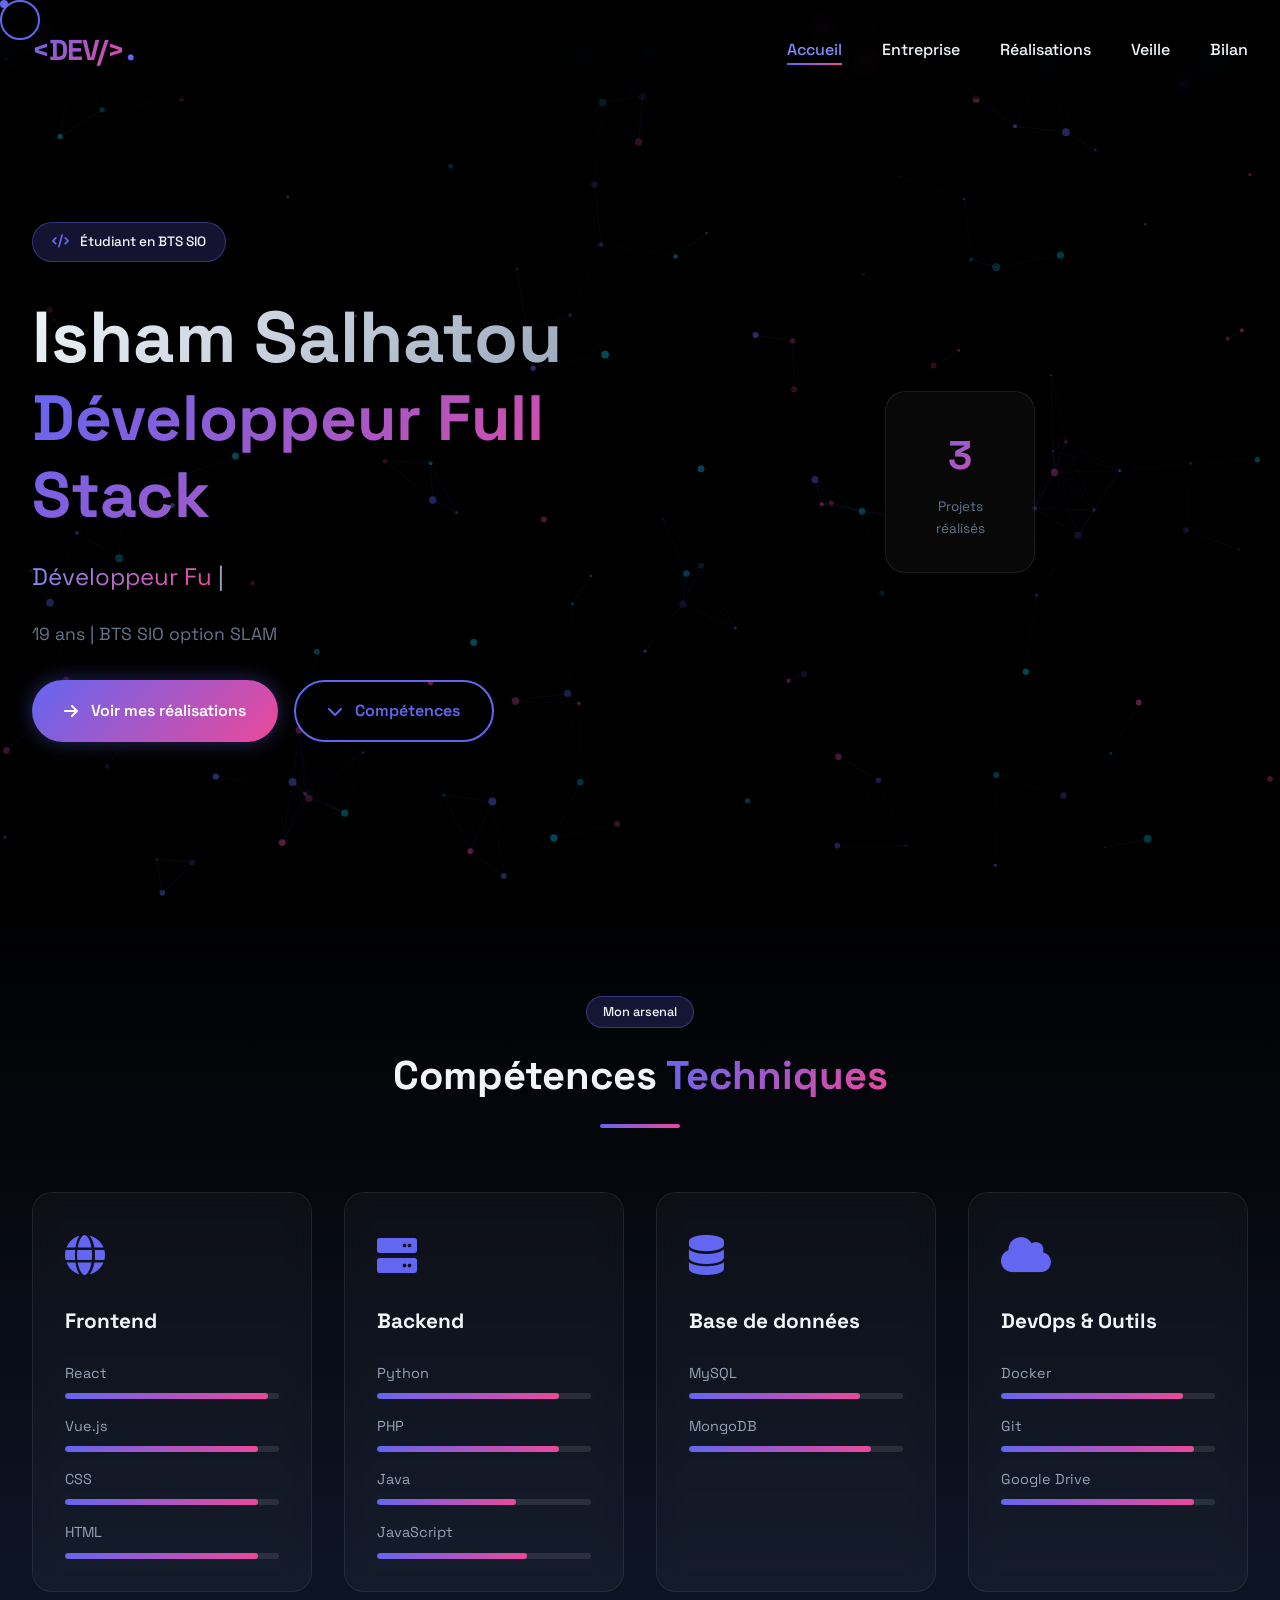
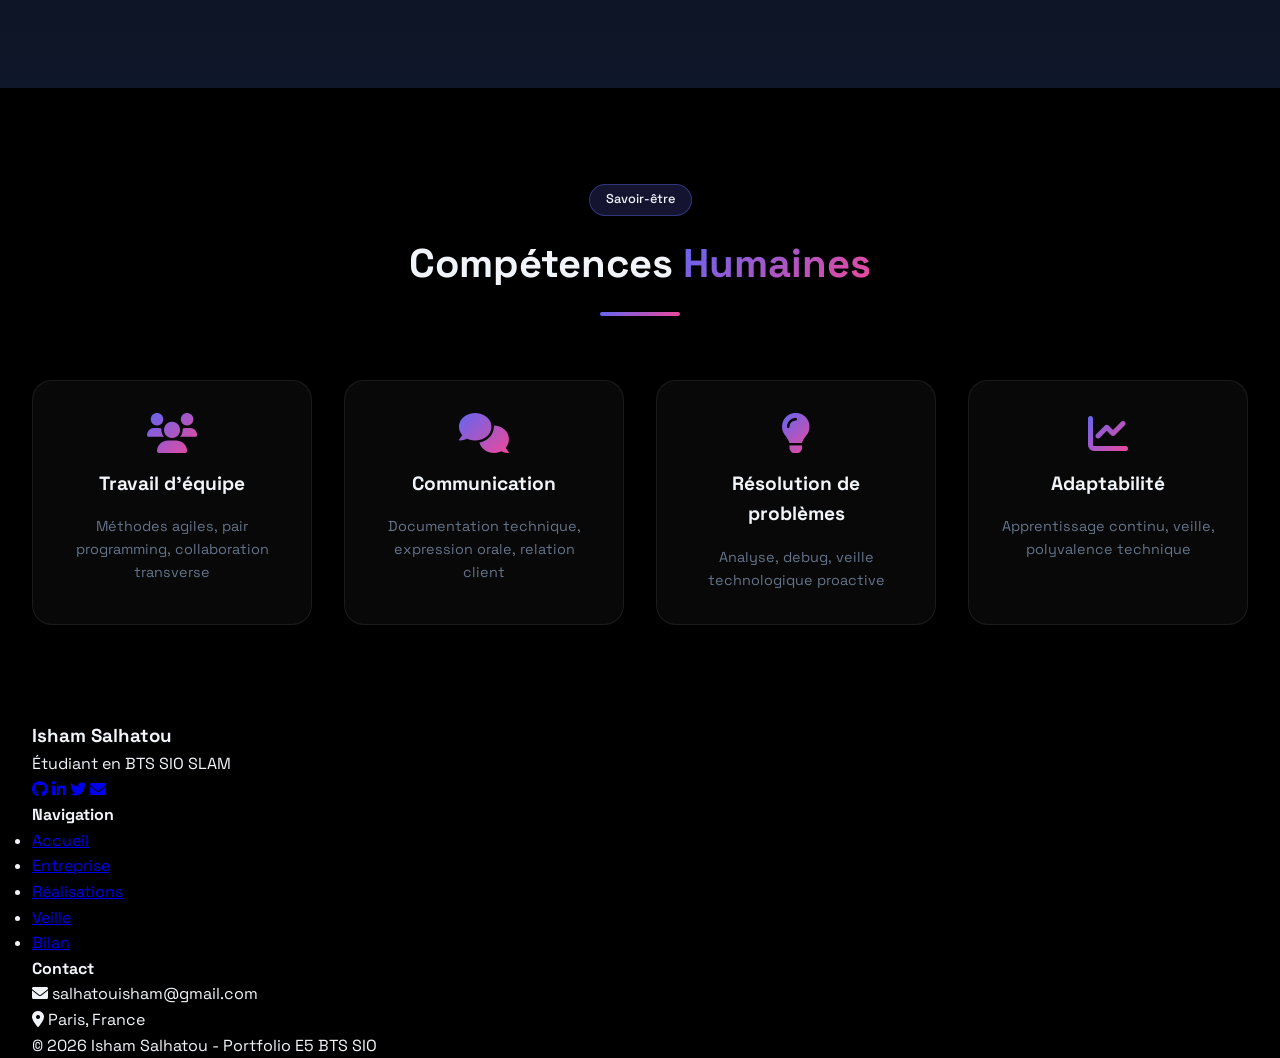
==== index.html @ e36728e8 "v1" ====
<!DOCTYPE html>
<html lang="fr">
<head>
    <meta charset="UTF-8">
    <meta name="viewport" content="width=device-width, initial-scale=1.0">
    <title>Portfolio E5 - Accueil</title>
    <link rel="stylesheet" href="https://cdnjs.cloudflare.com/ajax/libs/font-awesome/6.0.0-beta3/css/all.min.css">
    <link href="https://fonts.googleapis.com/css2?family=Space+Grotesk:wght@300;400;500;600;700&family=Outfit:wght@200;300;400;500;600;700;800&display=swap" rel="stylesheet">
    <link rel="stylesheet" href="css/style.css">
</head>
<body>
    <!-- Particules en arrière-plan -->
    <canvas id="particles-canvas"></canvas>
    
    <!-- Cursor personnalisé -->
    <div class="cursor"></div>
    <div class="cursor-follower"></div>

    <!-- Navigation -->
    <nav class="navbar">
        <div class="nav-container">
            <div class="logo">
                <a href="index.html">
                    <span class="logo-text">&lt;DEV/&gt;</span>
                    <span class="logo-dot">.</span>
                </a>
            </div>
            <ul class="nav-links">
                <li><a href="index.html" class="active">Accueil</a></li>
                <li><a href="entreprise.html">Entreprise</a></li>
                <li><a href="realisations.html">Réalisations</a></li>
                <li><a href="veille.html">Veille</a></li>
                <li><a href="bilan.html">Bilan</a></li>
            </ul>
            <div class="nav-toggle">
                <span></span>
                <span></span>
                <span></span>
            </div>
        </div>
    </nav>

    <main>
        <!-- Hero Section -->
        <section class="hero">
            <div class="hero-content">
                <div class="hero-badge" data-aos="fade-up">
                    <i class="fas fa-code"></i> Étudiant en BTS SIO
                </div>
                <h1 class="hero-title" data-aos="fade-up" data-aos-delay="100">
                    <span class="title-line">Isham Salhatou</span>
                    <span class="title-gradient">Développeur Full Stack</span>
                </h1>
                <div class="hero-typed" data-aos="fade-up" data-aos-delay="200">
                    <span class="typed-text"></span>
                    <span class="typed-cursor">|</span>
                </div>
                <p class="hero-description" data-aos="fade-up" data-aos-delay="300">
                    19 ans | BTS SIO option SLAM
                </p>
                <div class="hero-buttons" data-aos="fade-up" data-aos-delay="400">
                    <a href="realisations.html" class="btn btn-primary">
                        <i class="fas fa-arrow-right"></i> Voir mes réalisations
                    </a>
                    <a href="#competences" class="btn btn-outline">
                        <i class="fas fa-chevron-down"></i> Compétences
                    </a>
                </div>
            </div>
            <div class="hero-stats" data-aos="fade-left" data-aos-delay="500">
                <div class="stat-card">
                    <div class="stat-number" data-count="11">0</div>
                    <div class="stat-label">Projets réalisés</div>
                </div>
            </div>
        </section>

        <!-- Compétences Section -->
        <section id="competences" class="competences">
            <div class="container">
                <div class="section-header">
                    <span class="section-tag">Mon arsenal</span>
                    <h2 class="section-title">Compétences <span class="gradient-text">Techniques</span></h2>
                    <div class="section-divider"></div>
                </div>
                <div class="skills-grid">
                    <div class="skill-category" data-aos="fade-up">
                        <div class="category-icon"><i class="fas fa-globe"></i></div>
                        <h3>Frontend</h3>
                        <div class="skills-list">
                            <div class="skill-item" data-skill="95">
                                <span>React</span>
                                <div class="skill-bar"><div class="skill-progress"></div></div>
                            </div>
                            <div class="skill-item" data-skill="90">
                                <span>Vue.js</span>
                                <div class="skill-bar"><div class="skill-progress"></div></div>
                            </div>
                            <div class="skill-item" data-skill="90">
                                <span>CSS</span>
                                <div class="skill-bar"><div class="skill-progress"></div></div>
                            </div>
                            <div class="skill-item" data-skill="90">
                                <span>HTML</span>
                                <div class="skill-bar"><div class="skill-progress"></div></div>
                            </div>                                                      
                        </div>
                    </div>
                    <div class="skill-category" data-aos="fade-up" data-aos-delay="100">
                        <div class="category-icon"><i class="fas fa-server"></i></div>
                        <h3>Backend</h3>
                        <div class="skills-list">
                            <div class="skill-item" data-skill="85">
                                <span>Python</span>
                                <div class="skill-bar"><div class="skill-progress"></div></div>
                            </div>
                            <div class="skill-item" data-skill="85">
                                <span>PHP</span>
                                <div class="skill-bar"><div class="skill-progress"></div></div>
                            </div>
                            <div class="skill-item" data-skill="65">
                                <span>Java</span>
                                <div class="skill-bar"><div class="skill-progress"></div></div>
                            </div>
                            <div class="skill-item" data-skill="70">
                                <span>JavaScript</span>
                                <div class="skill-bar"><div class="skill-progress"></div></div>
                            </div>                            
                        </div>
                    </div>
                    <div class="skill-category" data-aos="fade-up" data-aos-delay="200">
                        <div class="category-icon"><i class="fas fa-database"></i></div>
                        <h3>Base de données</h3>
                        <div class="skills-list">
                            <div class="skill-item" data-skill="80">
                                <span>MySQL</span>
                                <div class="skill-bar"><div class="skill-progress"></div></div>
                            </div>
                            <div class="skill-item" data-skill="85">
                                <span>MongoDB</span>
                                <div class="skill-bar"><div class="skill-progress"></div></div>
                            </div>
                        </div>
                    </div>
                    <div class="skill-category" data-aos="fade-up" data-aos-delay="300">
                        <div class="category-icon"><i class="fas fa-cloud"></i></div>
                        <h3>DevOps & Outils</h3>
                        <div class="skills-list">
                            <div class="skill-item" data-skill="85">
                                <span>Docker</span>
                                <div class="skill-bar"><div class="skill-progress"></div></div>
                            </div>
                            <div class="skill-item" data-skill="90">
                                <span>Git</span>
                                <div class="skill-bar"><div class="skill-progress"></div></div>
                            </div>
                            <div class="skill-item" data-skill="90">
                                <span>Google Drive</span>
                                <div class="skill-bar"><div class="skill-progress"></div></div>
                            </div>                            
                        </div>
                    </div>
                </div>
            </div>
        </section>

        <!-- Soft Skills -->
        <section class="soft-skills">
            <div class="container">
                <div class="section-header">
                    <span class="section-tag">Savoir-être</span>
                    <h2 class="section-title">Compétences <span class="gradient-text">Humaines</span></h2>
                    <div class="section-divider"></div>
                </div>
                <div class="soft-grid">
                    <div class="soft-card" data-aos="flip-left">
                        <i class="fas fa-users"></i>
                        <h3>Travail d'équipe</h3>
                        <p>Méthodes agiles, pair programming, collaboration transverse</p>
                    </div>
                    <div class="soft-card" data-aos="flip-left" data-aos-delay="100">
                        <i class="fas fa-comments"></i>
                        <h3>Communication</h3>
                        <p>Documentation technique, expression orale, relation client</p>
                    </div>
                    <div class="soft-card" data-aos="flip-left" data-aos-delay="200">
                        <i class="fas fa-lightbulb"></i>
                        <h3>Résolution de problèmes</h3>
                        <p>Analyse, debug, veille technologique proactive</p>
                    </div>
                    <div class="soft-card" data-aos="flip-left" data-aos-delay="300">
                        <i class="fas fa-chart-line"></i>
                        <h3>Adaptabilité</h3>
                        <p>Apprentissage continu, veille, polyvalence technique</p>
                    </div>
                </div>
            </div>
        </section>

        <!-- Footer -->
        <footer>
            <div class="container">
                <div class="footer-content">
                    <div class="footer-info">
                        <h3>Isham Salhatou</h3>
                        <p>Étudiant en BTS SIO SLAM</p>
                        <div class="footer-social">
                            <a href="#"><i class="fab fa-github"></i></a>
                            <a href="#"><i class="fab fa-linkedin-in"></i></a>
                            <a href="#"><i class="fab fa-twitter"></i></a>
                            <a href="#"><i class="fas fa-envelope"></i></a>
                        </div>
                    </div>
                    <div class="footer-links">
                        <h4>Navigation</h4>
                        <ul>
                            <li><a href="index.html">Accueil</a></li>
                            <li><a href="entreprise.html">Entreprise</a></li>
                            <li><a href="realisations.html">Réalisations</a></li>
                            <li><a href="veille.html">Veille</a></li>
                            <li><a href="bilan.html">Bilan</a></li>
                        </ul>
                    </div>
                    <div class="footer-contact">
                        <h4>Contact</h4>
                        <p><i class="fas fa-envelope"></i> salhatouisham@gmail.com</p>
                        <p><i class="fas fa-map-marker-alt"></i> Paris, France</p>
                    </div>
                </div>
                <div class="footer-bottom">
                    <p>&copy; 2026 Isham Salhatou - Portfolio E5 BTS SIO</p>
                </div>
            </div>
        </footer>
    </main>

    <script src="js/main.js"></script>
</body>
</html>
---- css/style.css ----
/* ============================================
   VARIABLES & THEME PREMIUM
============================================ */
:root {
    --primary: #6366f1;
    --primary-rgb: 99, 102, 241;
    --primary-dark: #4f46e5;
    --primary-light: #818cf8;
    --secondary: #ec489a;
    --secondary-rgb: 236, 72, 153;
    --accent: #06b6d4;
    --accent-rgb: 6, 182, 212;
    --dark: #020617;
    --darker: #000000;
    --light: #f1f5f9;
    --gray: #64748b;
    --gray-light: #94a3b8;
    --gray-dark: #0f172a;
    --success: #10b981;
    --warning: #f59e0b;
    --danger: #ef4444;
    --gradient-primary: linear-gradient(135deg, var(--primary), var(--secondary));
    --gradient-accent: linear-gradient(135deg, var(--accent), var(--primary));
    --gradient-gold: linear-gradient(135deg, #fbbf24, #f59e0b);
    --glass: rgba(255, 255, 255, 0.03);
    --glass-border: rgba(255, 255, 255, 0.08);
    --glass-shadow: 0 8px 32px rgba(0, 0, 0, 0.4);
    --neon-glow: 0 0 20px rgba(99, 102, 241, 0.4);
    --transition-fast: 0.2s ease;
    --transition-normal: 0.3s ease;
    --transition-slow: 0.5s ease;
}

* {
    margin: 0;
    padding: 0;
    box-sizing: border-box;
}

html {
    scroll-behavior: smooth;
}

body {
    font-family: 'Space Grotesk', sans-serif;
    background: var(--darker);
    color: var(--light);
    line-height: 1.6;
    overflow-x: hidden;
    cursor: none;
}

/* ============================================
   CUSTOM CURSOR
============================================ */
.cursor {
    width: 8px;
    height: 8px;
    background: var(--primary);
    border-radius: 50%;
    position: fixed;
    pointer-events: none;
    z-index: 9999;
    transition: transform 0.1s ease;
}

.cursor-follower {
    width: 40px;
    height: 40px;
    border: 2px solid var(--primary);
    border-radius: 50%;
    position: fixed;
    pointer-events: none;
    z-index: 9998;
    transition: transform 0.2s ease, width 0.2s, height 0.2s;
}

.cursor-follower.active {
    width: 60px;
    height: 60px;
    border-color: var(--secondary);
    background: rgba(99, 102, 241, 0.1);
}

/* ============================================
   PARTICLES CANVAS
============================================ */
#particles-canvas {
    position: fixed;
    top: 0;
    left: 0;
    width: 100%;
    height: 100%;
    z-index: 0;
    pointer-events: none;
    opacity: 0.6;
}

/* ============================================
   NAVIGATION PREMIUM
============================================ */
.navbar {
    position: fixed;
    top: 0;
    left: 0;
    width: 100%;
    z-index: 1000;
    padding: 1.5rem 0;
    transition: all 0.4s ease;
    backdrop-filter: blur(10px);
}

.navbar.scrolled {
    background: rgba(2, 6, 23, 0.95);
    backdrop-filter: blur(20px);
    padding: 1rem 0;
    border-bottom: 1px solid var(--glass-border);
    box-shadow: 0 10px 30px rgba(0, 0, 0, 0.3);
}

.nav-container {
    max-width: 1300px;
    margin: 0 auto;
    padding: 0 2rem;
    display: flex;
    justify-content: space-between;
    align-items: center;
}

.logo a {
    font-size: 1.8rem;
    font-weight: 800;
    text-decoration: none;
    display: flex;
    align-items: center;
    gap: 2px;
}

.logo-text {
    background: var(--gradient-primary);
    -webkit-background-clip: text;
    background-clip: text;
    color: transparent;
    letter-spacing: -1px;
}

.logo-dot {
    color: var(--primary);
    font-size: 2rem;
}

.nav-links {
    display: flex;
    gap: 2.5rem;
    list-style: none;
}

.nav-links a {
    color: var(--light);
    text-decoration: none;
    font-weight: 500;
    font-size: 1rem;
    transition: all 0.3s ease;
    position: relative;
}

.nav-links a::before {
    content: '';
    position: absolute;
    bottom: -5px;
    left: 0;
    width: 0;
    height: 2px;
    background: var(--gradient-primary);
    transition: width 0.3s ease;
}

.nav-links a:hover::before,
.nav-links a.active::before {
    width: 100%;
}

.nav-links a:hover,
.nav-links a.active {
    color: var(--primary-light);
}

.nav-toggle {
    display: none;
    flex-direction: column;
    cursor: pointer;
}

.nav-toggle span {
    width: 25px;
    height: 2px;
    background: var(--light);
    margin: 3px 0;
    transition: 0.3s;
}

/* ============================================
   HERO SECTION
============================================ */
.hero {
    min-height: 100vh;
    display: flex;
    align-items: center;
    justify-content: space-between;
    position: relative;
    z-index: 1;
    padding: 8rem 2rem 4rem;
    max-width: 1300px;
    margin: 0 auto;
    gap: 4rem;
}

.hero-content {
    flex: 1;
}

.hero-badge {
    display: inline-block;
    background: rgba(99, 102, 241, 0.2);
    border: 1px solid rgba(99, 102, 241, 0.4);
    border-radius: 50px;
    padding: 0.5rem 1.2rem;
    font-size: 0.85rem;
    font-weight: 500;
    margin-bottom: 2rem;
    backdrop-filter: blur(10px);
}

.hero-badge i {
    margin-right: 8px;
    color: var(--primary);
}

.hero-title {
    font-size: 4.5rem;
    font-weight: 800;
    line-height: 1.2;
    margin-bottom: 1.5rem;
}

.title-line {
    display: block;
    background: linear-gradient(135deg, var(--light), var(--gray-light));
    -webkit-background-clip: text;
    background-clip: text;
    color: transparent;
}

.title-gradient {
    display: block;
    background: var(--gradient-primary);
    -webkit-background-clip: text;
    background-clip: text;
    color: transparent;
    font-size: 4rem;
}

.hero-typed {
    font-size: 1.5rem;
    margin-bottom: 1.5rem;
    color: var(--gray-light);
}

.typed-text {
    background: linear-gradient(135deg, var(--primary-light), var(--secondary));
    -webkit-background-clip: text;
    background-clip: text;
    color: transparent;
}

.typed-cursor {
    animation: blink 0.7s infinite;
}

@keyframes blink {
    0%, 100% { opacity: 1; }
    50% { opacity: 0; }
}

.hero-description {
    font-size: 1.1rem;
    color: var(--gray);
    margin-bottom: 2rem;
    max-width: 500px;
}

.hero-buttons {
    display: flex;
    gap: 1rem;
    flex-wrap: wrap;
}

.btn {
    display: inline-flex;
    align-items: center;
    gap: 0.8rem;
    padding: 1rem 2rem;
    border-radius: 50px;
    text-decoration: none;
    font-weight: 600;
    transition: all 0.3s ease;
    cursor: pointer;
    border: none;
    font-size: 1rem;
}

.btn-primary {
    background: var(--gradient-primary);
    color: white;
    box-shadow: var(--neon-glow);
}

.btn-primary:hover {
    transform: translateY(-3px);
    box-shadow: 0 0 30px rgba(99, 102, 241, 0.6);
}

.btn-outline {
    background: transparent;
    border: 2px solid var(--primary);
    color: var(--primary);
}

.btn-outline:hover {
    background: var(--primary);
    color: white;
    transform: translateY(-3px);
}

.hero-stats {
    flex: 1;
    display: flex;
    gap: 2rem;
    justify-content: center;
}

.stat-card {
    background: var(--glass);
    backdrop-filter: blur(10px);
    border: 1px solid var(--glass-border);
    border-radius: 20px;
    padding: 2rem;
    text-align: center;
    transition: all 0.3s ease;
    width: 150px;
}

.stat-card:hover {
    transform: translateY(-10px);
    border-color: var(--primary);
    box-shadow: var(--neon-glow);
}

.stat-number {
    font-size: 2.5rem;
    font-weight: 800;
    background: var(--gradient-primary);
    -webkit-background-clip: text;
    background-clip: text;
    color: transparent;
}

.stat-label {
    font-size: 0.85rem;
    color: var(--gray);
    margin-top: 0.5rem;
}

/* ============================================
   SECTIONS GÉNÉRALES
============================================ */
.container {
    max-width: 1300px;
    margin: 0 auto;
    padding: 0 2rem;
}

.section-header {
    text-align: center;
    margin-bottom: 4rem;
}

.section-tag {
    display: inline-block;
    background: rgba(99, 102, 241, 0.2);
    border: 1px solid rgba(99, 102, 241, 0.4);
    border-radius: 50px;
    padding: 0.3rem 1rem;
    font-size: 0.8rem;
    font-weight: 500;
    margin-bottom: 1rem;
}

.section-title {
    font-size: 2.5rem;
    font-weight: 700;
    margin-bottom: 1rem;
}

.gradient-text {
    background: var(--gradient-primary);
    -webkit-background-clip: text;
    background-clip: text;
    color: transparent;
}

.section-divider {
    width: 80px;
    height: 4px;
    background: var(--gradient-primary);
    margin: 1rem auto 0;
    border-radius: 2px;
}

/* ============================================
   COMPÉTENCES SECTION
============================================ */
.competences {
    padding: 6rem 0;
    background: linear-gradient(180deg, var(--darker), var(--gray-dark));
}

.skills-grid {
    display: grid;
    grid-template-columns: repeat(auto-fit, minmax(280px, 1fr));
    gap: 2rem;
}

.skill-category {
    background: var(--glass);
    backdrop-filter: blur(10px);
    border: 1px solid var(--glass-border);
    border-radius: 20px;
    padding: 2rem;
    transition: all 0.3s ease;
}

.skill-category:hover {
    transform: translateY(-5px);
    border-color: var(--primary);
    box-shadow: var(--neon-glow);
}

.category-icon {
    font-size: 2.5rem;
    color: var(--primary);
    margin-bottom: 1rem;
}

.skill-category h3 {
    font-size: 1.3rem;
    margin-bottom: 1.5rem;
    color: var(--light);
}

.skills-list {
    display: flex;
    flex-direction: column;
    gap: 1rem;
}

.skill-item {
    width: 100%;
}

.skill-item span {
    display: block;
    font-size: 0.9rem;
    margin-bottom: 0.5rem;
    color: var(--gray-light);
}

.skill-bar {
    width: 100%;
    height: 6px;
    background: rgba(255, 255, 255, 0.1);
    border-radius: 3px;
    overflow: hidden;
}

.skill-progress {
    width: 0;
    height: 100%;
    background: var(--gradient-primary);
    border-radius: 3px;
    transition: width 1s ease;
}

/* ============================================
   SOFT SKILLS
============================================ */
.soft-skills {
    padding: 6rem 0;
}

.soft-grid {
    display: grid;
    grid-template-columns: repeat(auto-fit, minmax(250px, 1fr));
    gap: 2rem;
}

.soft-card {
    background: var(--glass);
    backdrop-filter: blur(10px);
    border: 1px solid var(--glass-border);
    border-radius: 20px;
    padding: 2rem;
    text-align: center;
    transition: all 0.3s ease;
}

.soft-card:hover {
    transform: translateY(-10px) rotateY(5deg);
    border-color: var(--primary);
    box-shadow: var(--neon-glow);
}

.soft-card i {
    font-size: 2.5rem;
    background: var(--gradient-primary);
    -webkit-background-clip: text;
    background-clip: text;
    color: transparent;
    margin-bottom: 1rem;
}

.soft-card h3 {
    font-size: 1.2rem;
    margin-bottom: 1rem;
}

.soft-card p {
    font-size: 0.9rem;
    color: var(--gray);
}

/* ============================================
   PAGE HEADER
============================================ */
.page-header {
    padding: 10rem 0 4rem;
    text-align: center;
    background: linear-gradient(135deg, var(--darker), var(--gray-dark));
    position: relative;
    overflow: hidden;
}

.page-header::before {
    content: '';
    position: absolute;
    top: 0;
    left: 0;
    width: 100%;
    height: 100%;
    background: radial-gradient(circle at 20% 50%, rgba(99, 102, 241, 0.1), transparent);
    pointer-events: none;
}

.page-header h1 {
    font-size: 3rem;
    font-weight: 800;
    margin-bottom: 1rem;
}

.page-header p {
    font-size: 1.1rem;
    color: var(--gray);
}

/* ============================================
   ENTREPRISE PAGE
============================================ */
.company-presentation {
    padding: 4rem 0;
}

.company-grid {
    display: grid;
    grid-template-columns: 1fr 1fr;
    gap: 4rem;
    align-items: start;
}

.company-info {
    background: var(--glass);
    border: 1px solid var(--glass-border);
    border-radius: 30px;
    padding: 2rem;
}

.company-logo {
    width: 80px;
    height: 80px;
    background: var(--gradient-primary);
    border-radius: 20px;
    display: flex;
    align-items: center;
    justify-content: center;
    margin-bottom: 1.5rem;
}

.company-logo i {
    font-size: 2.5rem;
    color: white;
}

.company-info h2 {
    font-size: 2rem;
    margin-bottom: 1rem;
}

.company-desc {
    color: var(--gray);
    margin-bottom: 2rem;
    line-height: 1.8;
}

.company-stats {
    display: flex;
    gap: 2rem;
    margin-top: 2rem;
}

.company-stats .stat {
    text-align: center;
}

.company-stats .stat-value {
    font-size: 2rem;
    font-weight: 800;
    background: var(--gradient-primary);
    -webkit-background-clip: text;
    background-clip: text;
    color: transparent;
}

.company-stats .stat-label {
    font-size: 0.8rem;
    color: var(--gray);
}

.company-values {
    background: var(--glass);
    border: 1px solid var(--glass-border);
    border-radius: 30px;
    padding: 2rem;
}

.company-values h3 {
    font-size: 1.5rem;
    margin-bottom: 1.5rem;
}

.company-values ul {
    list-style: none;
}

.company-values li {
    margin-bottom: 1rem;
    display: flex;
    align-items: center;
    gap: 0.8rem;
}

.company-values li i {
    color: var(--primary);
    font-size: 1.2rem;
}

/* Infrastructure */
.si-infrastructure {
    padding: 4rem 0;
}

.infra-grid {
    display: grid;
    grid-template-columns: repeat(auto-fit, minmax(280px, 1fr));
    gap: 2rem;
}

.infra-card {
    background: var(--glass);
    backdrop-filter: blur(10px);
    border: 1px solid var(--glass-border);
    border-radius: 20px;
    padding: 2rem;
    text-align: center;
    transition: all 0.3s ease;
}

.infra-card:hover {
    transform: translateY(-5px);
    border-color: var(--primary);
}

.infra-card i {
    font-size: 2.5rem;
    color: var(--primary);
    margin-bottom: 1rem;
}

.infra-card h3 {
    font-size: 1.2rem;
    margin-bottom: 1rem;
}

.infra-card p {
    font-size: 0.9rem;
    color: var(--gray);
}

/* Timeline missions */
.missions {
    padding: 4rem 0;
}

.timeline {
    position: relative;
    max-width: 800px;
    margin: 0 auto;
    padding-left: 2rem;
}

.timeline::before {
    content: '';
    position: absolute;
    left: 0;
    top: 0;
    width: 2px;
    height: 100%;
    background: var(--gradient-primary);
}

.timeline-item {
    position: relative;
    margin-bottom: 3rem;
    padding-left: 2rem;
}

.timeline-marker {
    position: absolute;
    left: -2rem;
    top: 0;
    width: 12px;
    height: 12px;
    background: var(--primary);
    border-radius: 50%;
    border: 2px solid var(--primary);
}

.timeline-content {
    background: var(--glass);
    border: 1px solid var(--glass-border);
    border-radius: 20px;
    padding: 1.5rem;
}

.timeline-content h3 {
    font-size: 1.2rem;
    margin-bottom: 0.5rem;
}

.timeline-date {
    font-size: 0.8rem;
    color: var(--primary);
    display: block;
    margin-bottom: 1rem;
}

.timeline-content p {
    color: var(--gray);
}

/* Tools cloud */
.tools {
    padding: 4rem 0;
}

.tools-cloud {
    display: flex;
    flex-wrap: wrap;
    justify-content: center;
    gap: 1rem;
}

.tools-cloud span {
    background: var(--glass);
    border: 1px solid var(--glass-border);
    border-radius: 50px;
    padding: 0.8rem 1.5rem;
    font-size: 0.9rem;
    font-weight: 500;
    transition: all 0.3s ease;
}

.tools-cloud span:hover {
    transform: scale(1.05);
    border-color: var(--primary);
    background: rgba(99, 102, 241, 0.1);
}

/* ============================================
   RÉALISATIONS PAGE
============================================ */
.projects-filter {
    padding: 2rem 0;
}

.filter-buttons {
    display: flex;
    justify-content: center;
    gap: 1rem;
    flex-wrap: wrap;
}

.filter-btn {
    background: var(--glass);
    border: 1px solid var(--glass-border);
    padding: 0.6rem 1.5rem;
    border-radius: 50px;
    color: var(--light);
    cursor: pointer;
    transition: all 0.3s ease;
    font-size: 0.9rem;
}

.filter-btn:hover,
.filter-btn.active {
    background: var(--gradient-primary);
    border-color: transparent;
    transform: translateY(-2px);
}

.projects-gallery {
    padding: 2rem 0 4rem;
}

.projects-grid {
    display: grid;
    grid-template-columns: repeat(auto-fill, minmax(350px, 1fr));
    gap: 2rem;
}

.project-card {
    background: var(--glass);
    border: 1px solid var(--glass-border);
    border-radius: 20px;
    overflow: hidden;
    transition: all 0.4s ease;
}

.project-card:hover {
    transform: translateY(-10px);
    border-color: var(--primary);
    box-shadow: var(--neon-glow);
}

.project-image {
    position: relative;
    overflow: hidden;
    height: 220px;
}

.project-image img {
    width: 100%;
    height: 100%;
    object-fit: cover;
    transition: transform 0.4s ease;
}

.project-card:hover .project-image img {
    transform: scale(1.05);
}

.project-overlay {
    position: absolute;
    top: 0;
    left: 0;
    width: 100%;
    height: 100%;
    background: rgba(0, 0, 0, 0.7);
    display: flex;
    align-items: center;
    justify-content: center;
    opacity: 0;
    transition: opacity 0.3s ease;
}

.project-card:hover .project-overlay {
    opacity: 1;
}

.project-detail-btn {
    background: var(--gradient-primary);
    border: none;
    padding: 0.8rem 1.5rem;
    border-radius: 50px;
    color: white;
    cursor: pointer;
    font-weight: 600;
    transition: all 0.3s ease;
}

.project-detail-btn:hover {
    transform: scale(1.05);
}

.project-info {
    padding: 1.5rem;
}

.project-info h3 {
    font-size: 1.2rem;
    margin-bottom: 0.5rem;
}

.project-tags {
    display: flex;
    flex-wrap: wrap;
    gap: 0.5rem;
    margin-bottom: 1rem;
}

.project-tags span {
    background: rgba(99, 102, 241, 0.2);
    padding: 0.2rem 0.8rem;
    border-radius: 50px;
    font-size: 0.7rem;
    color: var(--primary-light);
}

.project-info p {
    font-size: 0.9rem;
    color: var(--gray);
}

/* Modal */
.project-modal {
    display: none;
    position: fixed;
    top: 0;
    left: 0;
    width: 100%;
    height: 100%;
    background: rgba(0, 0, 0, 0.9);
    z-index: 2000;
    align-items: center;
    justify-content: center;
    backdrop-filter: blur(10px);
}

.modal-content {
    background: var(--gray-dark);
    border-radius: 30px;
    max-width: 700px;
    width: 90%;
    max-height: 85vh;
    overflow-y: auto;
    position: relative;
    border: 1px solid var(--glass-border);
}

.modal-close {
    position: absolute;
    top: 20px;
    right: 25px;
    font-size: 2rem;
    cursor: pointer;
    color: var(--gray);
    transition: color 0.3s;
    z-index: 10;
}

.modal-close:hover {
    color: var(--primary);
}

.modal-body {
    padding: 2rem;
}

.modal-body h2 {
    font-size: 1.8rem;
    margin-bottom: 1.5rem;
}

.detail-section {
    margin-bottom: 1.5rem;
}

.detail-section h3 {
    font-size: 1.1rem;
    margin-bottom: 0.8rem;
    display: flex;
    align-items: center;
    gap: 0.5rem;
    color: var(--primary);
}

.detail-section p {
    color: var(--gray);
    line-height: 1.6;
}

.detail-section ul {
    list-style: none;
    padding-left: 1.5rem;
}

.detail-section ul li {
    margin-bottom: 0.5rem;
    position: relative;
    color: var(--gray);
}

.detail-section ul li::before {
    content: '▹';
    position: absolute;
    left: -1.2rem;
    color: var(--primary);
}

/* ============================================
   VEILLE PAGE
============================================ */
.theme-section {
    padding: 4rem 0;
}

.theme-card {
    background: var(--gradient-primary);
    border-radius: 30px;
    padding: 3rem;
    display: flex;
    gap: 2rem;
    flex-wrap: wrap;
}

.theme-icon {
    font-size: 3rem;
    background: rgba(255, 255, 255, 0.2);
    width: 80px;
    height: 80px;
    border-radius: 50%;
    display: flex;
    align-items: center;
    justify-content: center;
}

.theme-content {
    flex: 1;
}

.theme-content h2 {
    font-size: 1.8rem;
    margin-bottom: 1rem;
}

.theme-justification {
    margin-top: 1.5rem;
    padding-top: 1.5rem;
    border-top: 1px solid rgba(255, 255, 255, 0.2);
}

.theme-justification h3 {
    font-size: 1rem;
    margin-bottom: 0.5rem;
}

.sources-section {
    padding: 4rem 0;
}

.sources-grid {
    display: grid;
    grid-template-columns: repeat(auto-fit, minmax(250px, 1fr));
    gap: 2rem;
}

.source-card {
    background: var(--glass);
    border: 1px solid var(--glass-border);
    border-radius: 20px;
    padding: 2rem;
    text-align: center;
    transition: all 0.3s ease;
}

.source-card:hover {
    transform: translateY(-5px);
    border-color: var(--primary);
}

.source-card i {
    font-size: 2rem;
    color: var(--primary);
    margin-bottom: 1rem;
}

.source-card h3 {
    font-size: 1.1rem;
    margin-bottom: 1rem;
}

.source-card ul {
    list-style: none;
}

.source-card li {
    font-size: 0.85rem;
    color: var(--gray);
    margin-bottom: 0.5rem;
}

.articles-section {
    padding: 4rem 0;
}

.articles-controls {
    display: flex;
    justify-content: space-between;
    align-items: center;
    flex-wrap: wrap;
    gap: 1rem;
    margin-bottom: 2rem;
    padding: 1rem;
    background: var(--glass);
    border-radius: 50px;
}

.sort-controls,
.filter-controls {
    display: flex;
    align-items: center;
    gap: 0.5rem;
    flex-wrap: wrap;
}

.sort-label,
.filter-label {
    font-size: 0.85rem;
    color: var(--gray);
}

.sort-btn,
.filter-star {
    background: transparent;
    border: 1px solid var(--glass-border);
    padding: 0.4rem 1rem;
    border-radius: 50px;
    color: var(--light);
    cursor: pointer;
    transition: all 0.3s;
    font-size: 0.8rem;
}

.sort-btn:hover,
.sort-btn.active,
.filter-star:hover,
.filter-star.active {
    background: var(--gradient-primary);
    border-color: transparent;
}

.articles-grid {
    display: flex;
    flex-direction: column;
    gap: 2rem;
}

.article-card {
    background: var(--glass);
    border: 1px solid var(--glass-border);
    border-radius: 20px;
    padding: 1.5rem;
    transition: all 0.3s ease;
}

.article-card:hover {
    transform: translateX(10px);
    border-color: var(--primary);
}

.article-header {
    display: flex;
    justify-content: space-between;
    flex-wrap: wrap;
    gap: 1rem;
    margin-bottom: 1rem;
}

.article-source {
    font-size: 0.8rem;
    color: var(--primary);
}

.article-date {
    font-size: 0.8rem;
    color: var(--gray);
}

.article-card h3 {
    font-size: 1.2rem;
    margin-bottom: 0.5rem;
}

.article-rating {
    display: flex;
    align-items: center;
    gap: 0.5rem;
    margin-bottom: 1rem;
}

.stars {
    color: #fbbf24;
    font-size: 0.9rem;
}

.rating-value {
    font-size: 0.8rem;
    color: var(--gray);
}

.article-summary {
    color: var(--gray);
    margin-bottom: 1rem;
    line-height: 1.6;
}

.article-links {
    display: flex;
    gap: 1rem;
    margin-bottom: 1rem;
}

.article-link {
    color: var(--primary);
    text-decoration: none;
    font-size: 0.9rem;
    transition: color 0.3s;
}

.article-link:hover {
    color: var(--primary-light);
}

.article-note-btn {
    background: transparent;
    border: none;
    color: var(--gray);
    cursor: pointer;
    font-size: 0.9rem;
    transition: color 0.3s;
}

.article-note-btn:hover {
    color: var(--primary);
}

.article-comment {
    background: rgba(99, 102, 241, 0.1);
    padding: 1rem;
    border-radius: 12px;
    border-left: 3px solid var(--primary);
}

.article-comment strong {
    font-size: 0.8rem;
    color: var(--primary);
    display: block;
    margin-bottom: 0.5rem;
}

.article-comment p {
    font-size: 0.85rem;
    color: var(--gray);
}

.diffusion-section {
    padding: 4rem 0;
}

.diffusion-card {
    background: var(--glass);
    border: 1px solid var(--glass-border);
    border-radius: 30px;
    padding: 3rem;
}

.diffusion-card h2 {
    text-align: center;
    margin-bottom: 2rem;
}

.diffusion-methods {
    display: grid;
    grid-template-columns: repeat(auto-fit, minmax(200px, 1fr));
    gap: 2rem;
}

.method {
    text-align: center;
}

.method i {
    font-size: 2rem;
    color: var(--primary);
    margin-bottom: 1rem;
}

.method h3 {
    font-size: 1rem;
    margin-bottom: 0.5rem;
}

.method p {
    font-size: 0.8rem;
    color: var(--gray);
}

/* ============================================
   BILAN PAGE
============================================ */
.parcours-timeline {
    padding: 4rem 0;
}

.bilan-timeline {
    position: relative;
    max-width: 800px;
    margin: 0 auto;
}

.bilan-step {
    display: flex;
    gap: 2rem;
    margin-bottom: 3rem;
    position: relative;
}

.bilan-step:nth-child(even) {
    flex-direction: row-reverse;
}

.step-icon {
    width: 60px;
    height: 60px;
    background: var(--gradient-primary);
    border-radius: 50%;
    display: flex;
    align-items: center;
    justify-content: center;
    flex-shrink: 0;
}

.step-icon i {
    font-size: 1.5rem;
    color: white;
}

.step-content {
    background: var(--glass);
    border: 1px solid var(--glass-border);
    border-radius: 20px;
    padding: 1.5rem;
    flex: 1;
}

.step-content h3 {
    font-size: 1.2rem;
    margin-bottom: 0.5rem;
}

.step-content p {
    color: var(--gray);
}

.acquired-skills {
    padding: 4rem 0;
    background: linear-gradient(180deg, var(--gray-dark), var(--darker));
}

.skills-acquired-grid {
    display: grid;
    grid-template-columns: repeat(auto-fit, minmax(280px, 1fr));
    gap: 2rem;
}

.skill-acquired-card {
    background: var(--glass);
    border: 1px solid var(--glass-border);
    border-radius: 20px;
    padding: 2rem;
    transition: all 0.3s ease;
}

.skill-acquired-card:hover {
    transform: translateY(-5px);
    border-color: var(--primary);
}

.skill-acquired-card i {
    font-size: 2rem;
    color: var(--primary);
    margin-bottom: 1rem;
}

.skill-acquired-card h3 {
    font-size: 1.2rem;
    margin-bottom: 1rem;
}

.skill-acquired-card ul {
    list-style: none;
}

.skill-acquired-card li {
    margin-bottom: 0.5rem;
    font-size: 0.85rem;
    color: var(--gray);
    display: flex;
    align-items: center;
    gap: 0.5rem;
}

.skill-acquired-card li::before {
    content: '✓';
    color: var(--primary);
}

.appreciation {
    padding: 4rem 0;
}

.appreciation-grid {
    display: grid;
    grid-template-columns: repeat(auto-fit, minmax(350px, 1fr));
    gap: 2rem;
}

.like-card,
.dislike-card {
    background: var(--glass);
    border: 1px solid var(--glass-border);
    border-radius: 20px;
    padding: 2rem;
    transition: all 0.3s ease;
}

.like-card:hover,
.dislike-card:hover {
    transform: translateY(-5px);
}

.card-header {
    display: flex;
    align-items: center;
    gap: 1rem;
    margin-bottom: 1.5rem;
}

.card-header i {
    font-size: 2rem;
}

.like-card .card-header i {
    color: var(--primary-color);
}
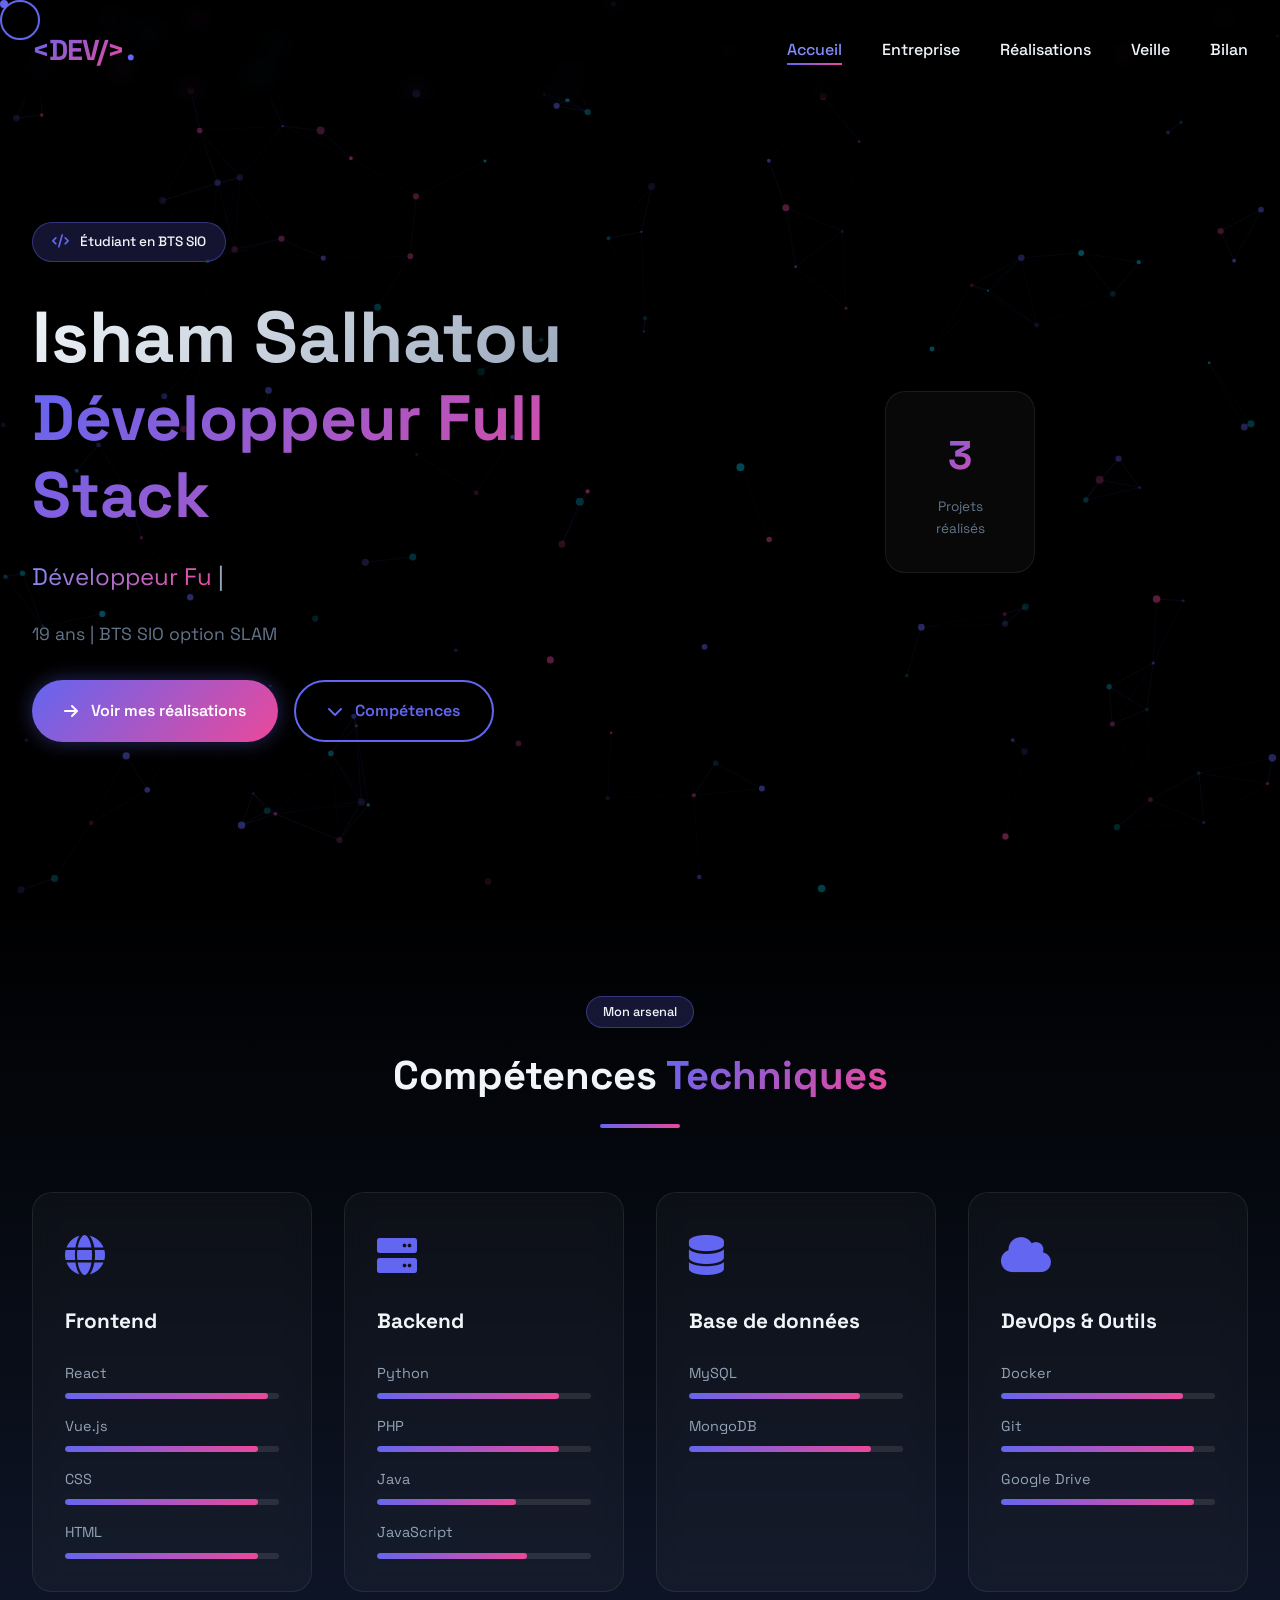
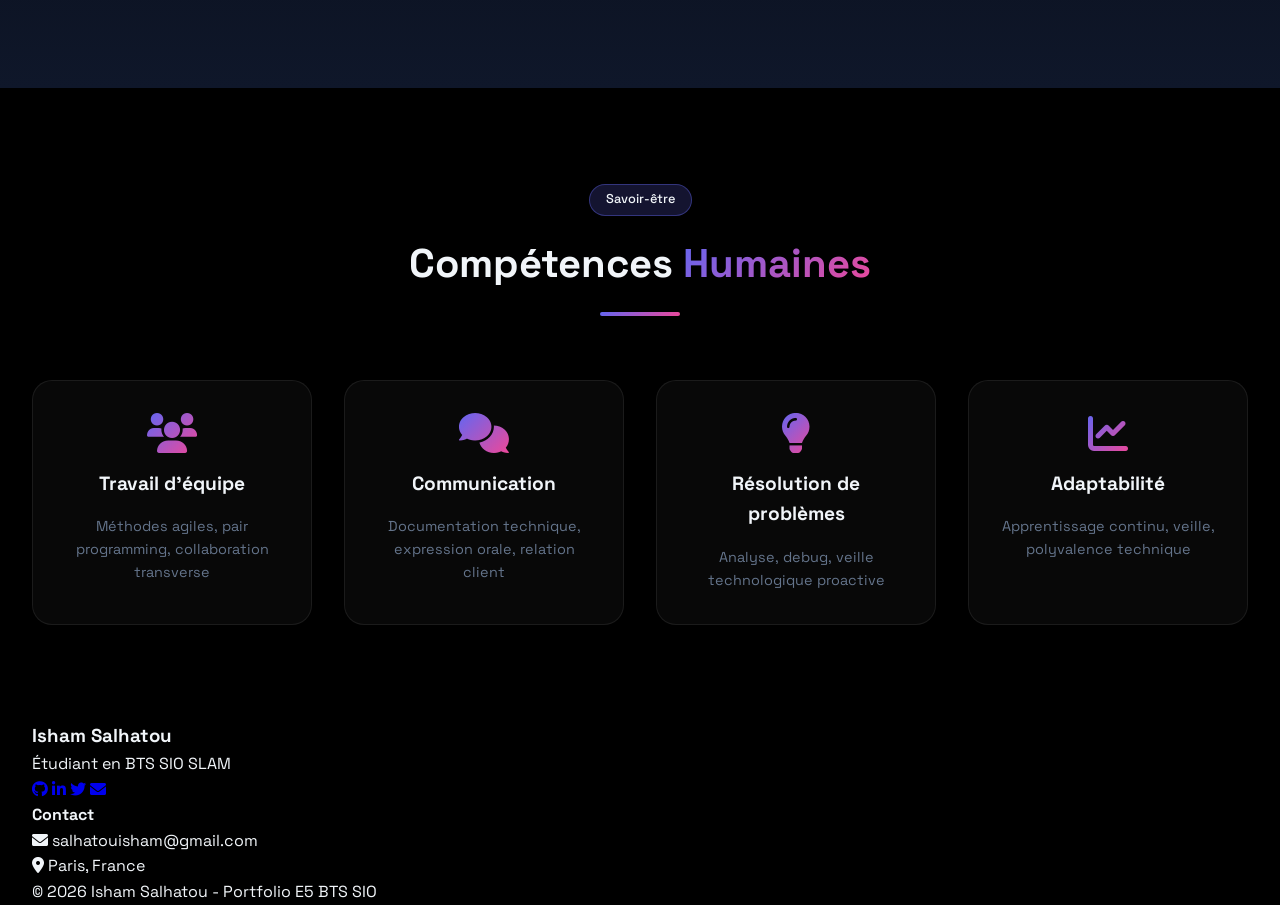
==== commit 17407c65: "footer" ====
--- a/index.html
+++ b/index.html
@@ -211,16 +211,7 @@
                             <a href="#"><i class="fas fa-envelope"></i></a>
                         </div>
                     </div>
-                    <div class="footer-links">
-                        <h4>Navigation</h4>
-                        <ul>
-                            <li><a href="index.html">Accueil</a></li>
-                            <li><a href="entreprise.html">Entreprise</a></li>
-                            <li><a href="realisations.html">Réalisations</a></li>
-                            <li><a href="veille.html">Veille</a></li>
-                            <li><a href="bilan.html">Bilan</a></li>
-                        </ul>
-                    </div>
+                   
                     <div class="footer-contact">
                         <h4>Contact</h4>
                         <p><i class="fas fa-envelope"></i> salhatouisham@gmail.com</p>
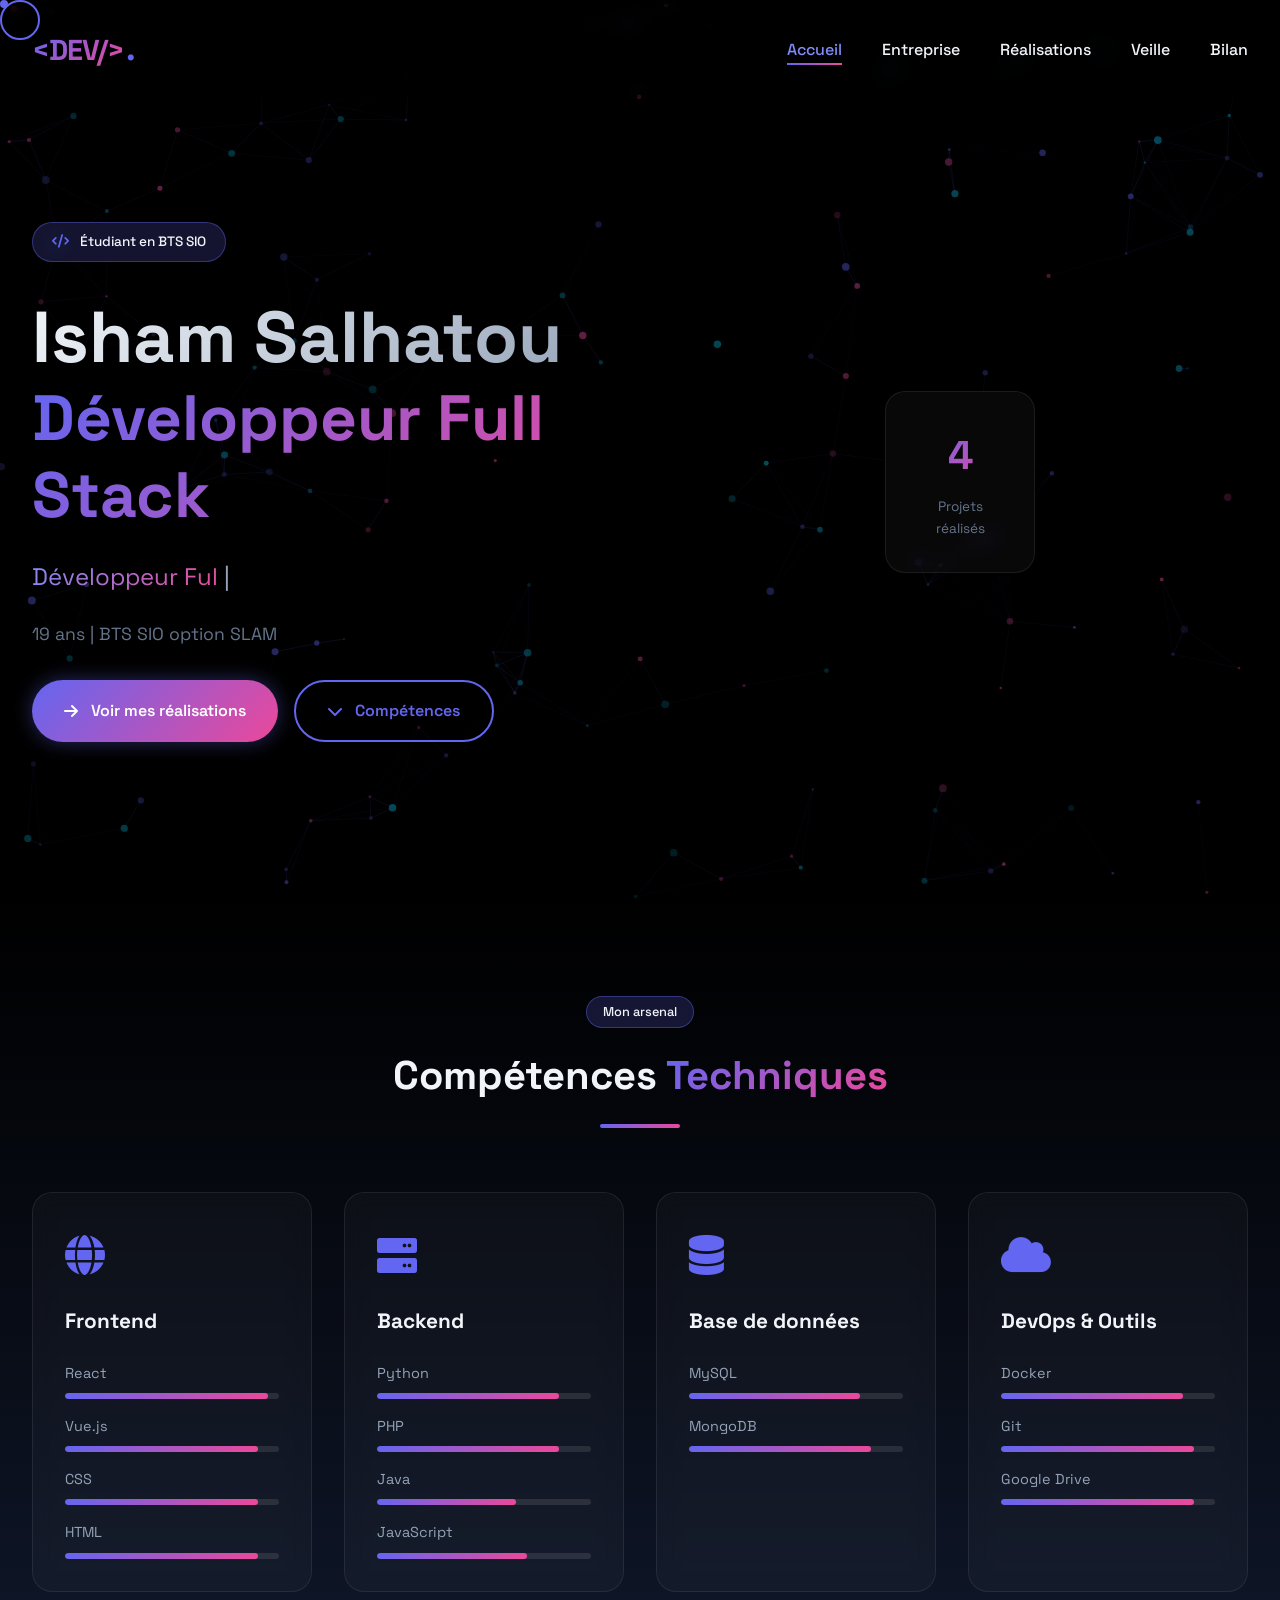
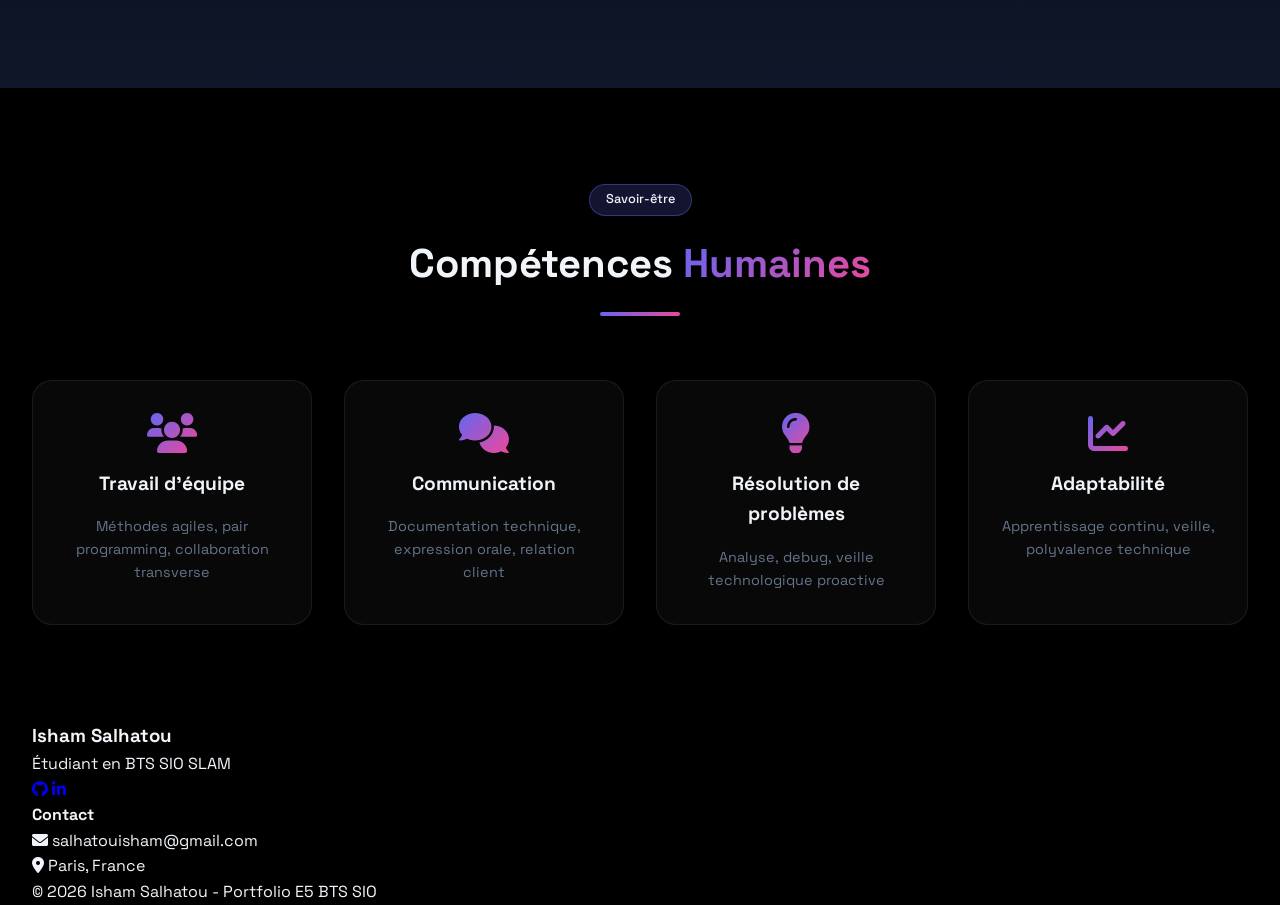
==== commit 9fcc4865: "liens Co-authored-by: Copilot <copilot@github.com>" ====
--- a/index.html
+++ b/index.html
@@ -205,10 +205,8 @@
                         <h3>Isham Salhatou</h3>
                         <p>Étudiant en BTS SIO SLAM</p>
                         <div class="footer-social">
-                            <a href="#"><i class="fab fa-github"></i></a>
-                            <a href="#"><i class="fab fa-linkedin-in"></i></a>
-                            <a href="#"><i class="fab fa-twitter"></i></a>
-                            <a href="#"><i class="fas fa-envelope"></i></a>
+                            <a href="https://github.com/ishamsalha33-lab"><i class="fab fa-github"></i></a>
+                            <a href="https://www.linkedin.com/in/isham-salhatou-514146364/"><i class="fab fa-linkedin-in"></i></a>
                         </div>
                     </div>
                    
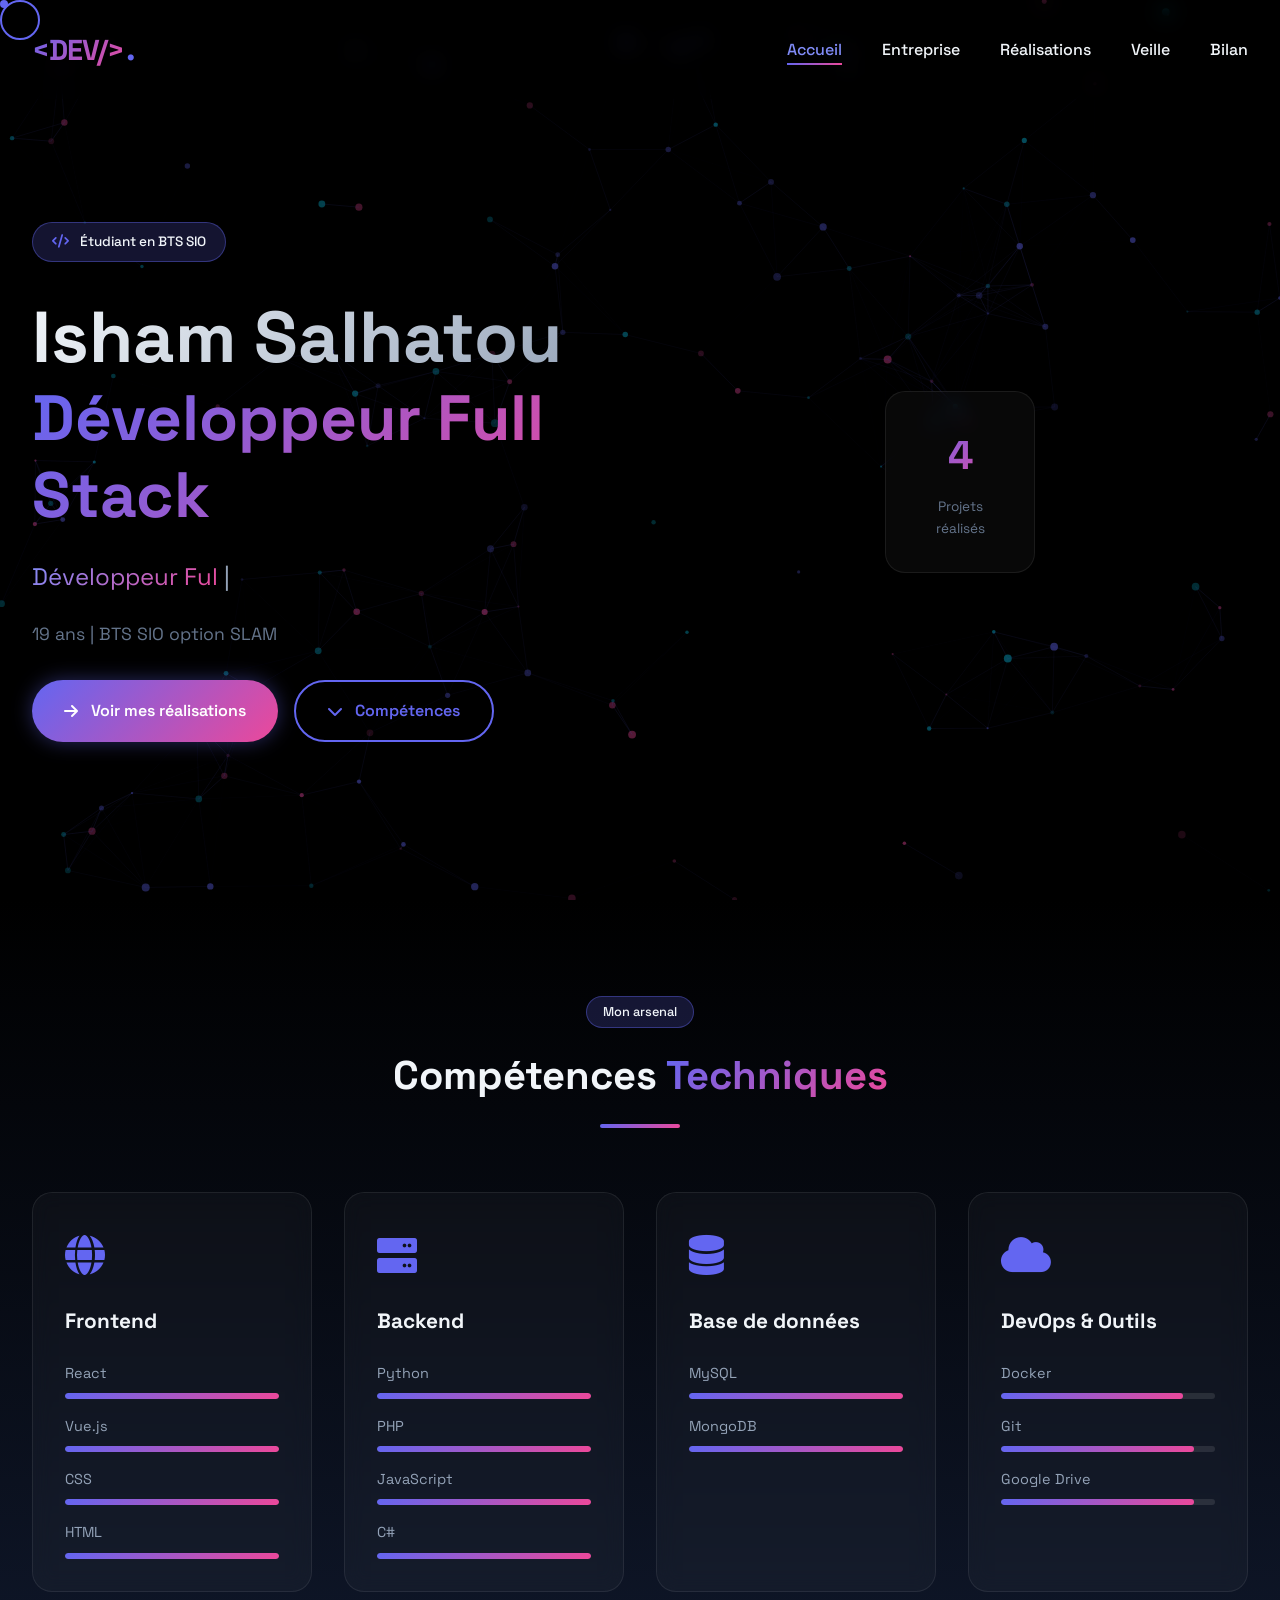
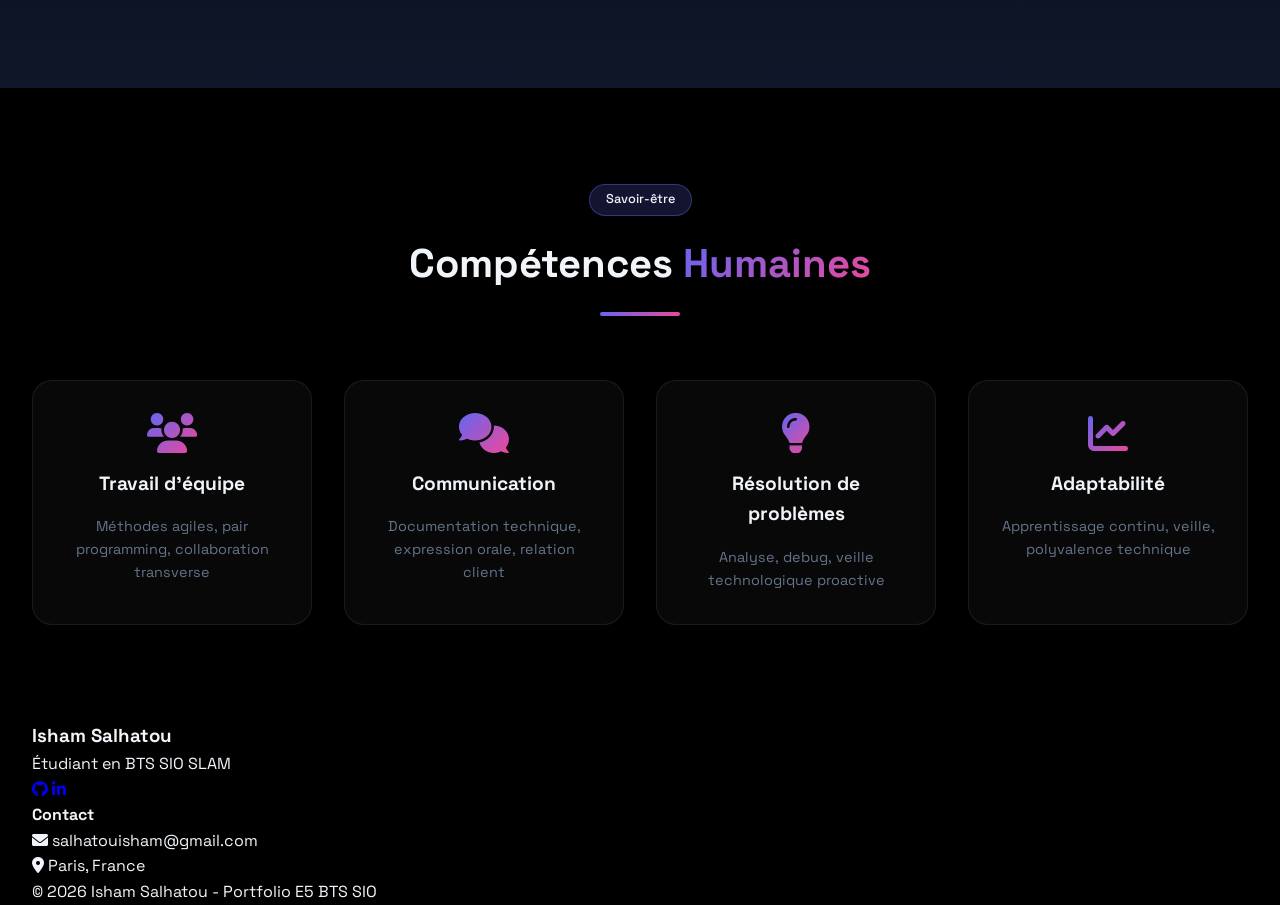
==== commit ce691723: "ameliorations mineurs Co-authored-by: Copilot <copilot@github.com>" ====
--- a/index.html
+++ b/index.html
@@ -88,19 +88,19 @@
                         <div class="category-icon"><i class="fas fa-globe"></i></div>
                         <h3>Frontend</h3>
                         <div class="skills-list">
-                            <div class="skill-item" data-skill="95">
+                            <div class="skill-item" data-skill="100">
                                 <span>React</span>
                                 <div class="skill-bar"><div class="skill-progress"></div></div>
                             </div>
-                            <div class="skill-item" data-skill="90">
+                            <div class="skill-item" data-skill="100">
                                 <span>Vue.js</span>
                                 <div class="skill-bar"><div class="skill-progress"></div></div>
                             </div>
-                            <div class="skill-item" data-skill="90">
+                            <div class="skill-item" data-skill="100">
                                 <span>CSS</span>
                                 <div class="skill-bar"><div class="skill-progress"></div></div>
                             </div>
-                            <div class="skill-item" data-skill="90">
+                            <div class="skill-item" data-skill="100">
                                 <span>HTML</span>
                                 <div class="skill-bar"><div class="skill-progress"></div></div>
                             </div>                                                      
@@ -110,20 +110,20 @@
                         <div class="category-icon"><i class="fas fa-server"></i></div>
                         <h3>Backend</h3>
                         <div class="skills-list">
-                            <div class="skill-item" data-skill="85">
+                            <div class="skill-item" data-skill="100">
                                 <span>Python</span>
                                 <div class="skill-bar"><div class="skill-progress"></div></div>
                             </div>
-                            <div class="skill-item" data-skill="85">
+                            <div class="skill-item" data-skill="100">
                                 <span>PHP</span>
                                 <div class="skill-bar"><div class="skill-progress"></div></div>
                             </div>
-                            <div class="skill-item" data-skill="65">
-                                <span>Java</span>
-                                <div class="skill-bar"><div class="skill-progress"></div></div>
-                            </div>
-                            <div class="skill-item" data-skill="70">
+                            <div class="skill-item" data-skill="100">
                                 <span>JavaScript</span>
+                                <div class="skill-bar"><div class="skill-progress"></div></div>
+                            </div>
+                            <div class="skill-item" data-skill="100">
+                                <span>C#</span>
                                 <div class="skill-bar"><div class="skill-progress"></div></div>
                             </div>                            
                         </div>
@@ -132,11 +132,11 @@
                         <div class="category-icon"><i class="fas fa-database"></i></div>
                         <h3>Base de données</h3>
                         <div class="skills-list">
-                            <div class="skill-item" data-skill="80">
+                            <div class="skill-item" data-skill="100">
                                 <span>MySQL</span>
                                 <div class="skill-bar"><div class="skill-progress"></div></div>
                             </div>
-                            <div class="skill-item" data-skill="85">
+                            <div class="skill-item" data-skill="100">
                                 <span>MongoDB</span>
                                 <div class="skill-bar"><div class="skill-progress"></div></div>
                             </div>
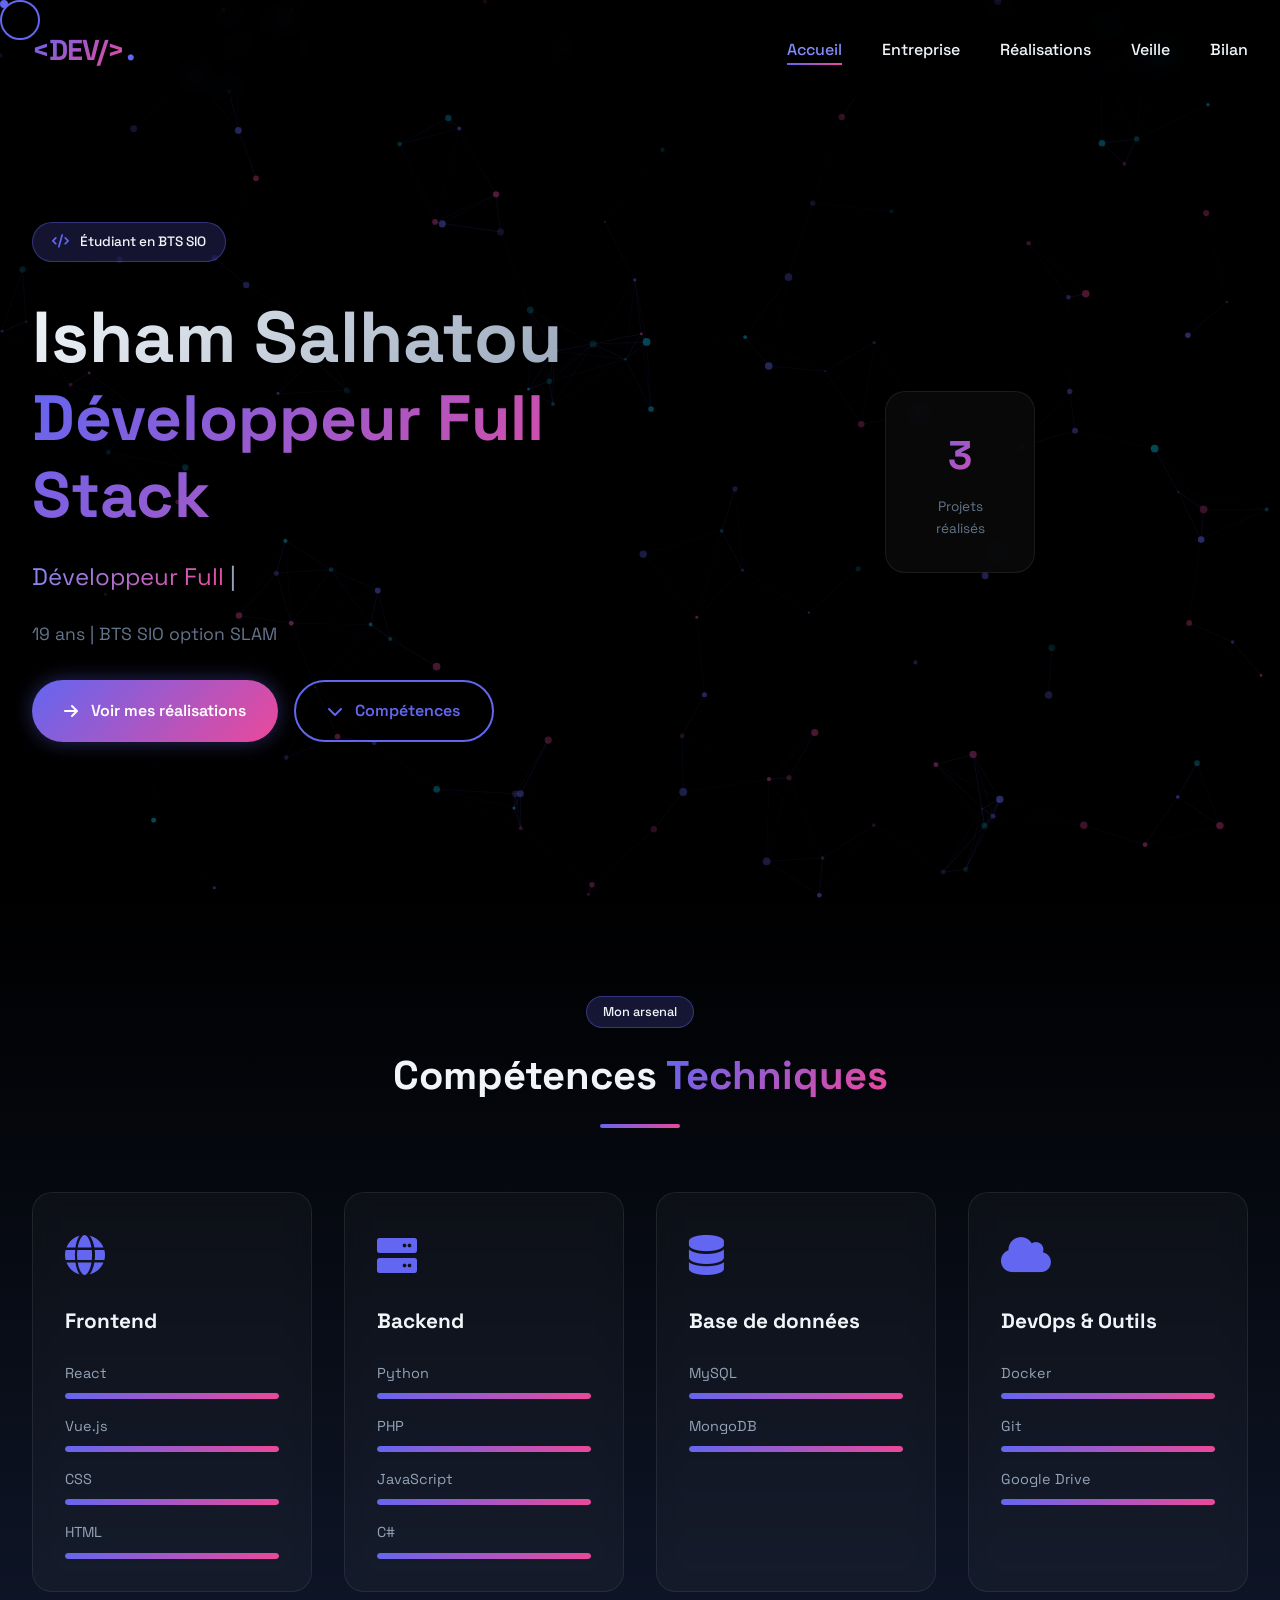
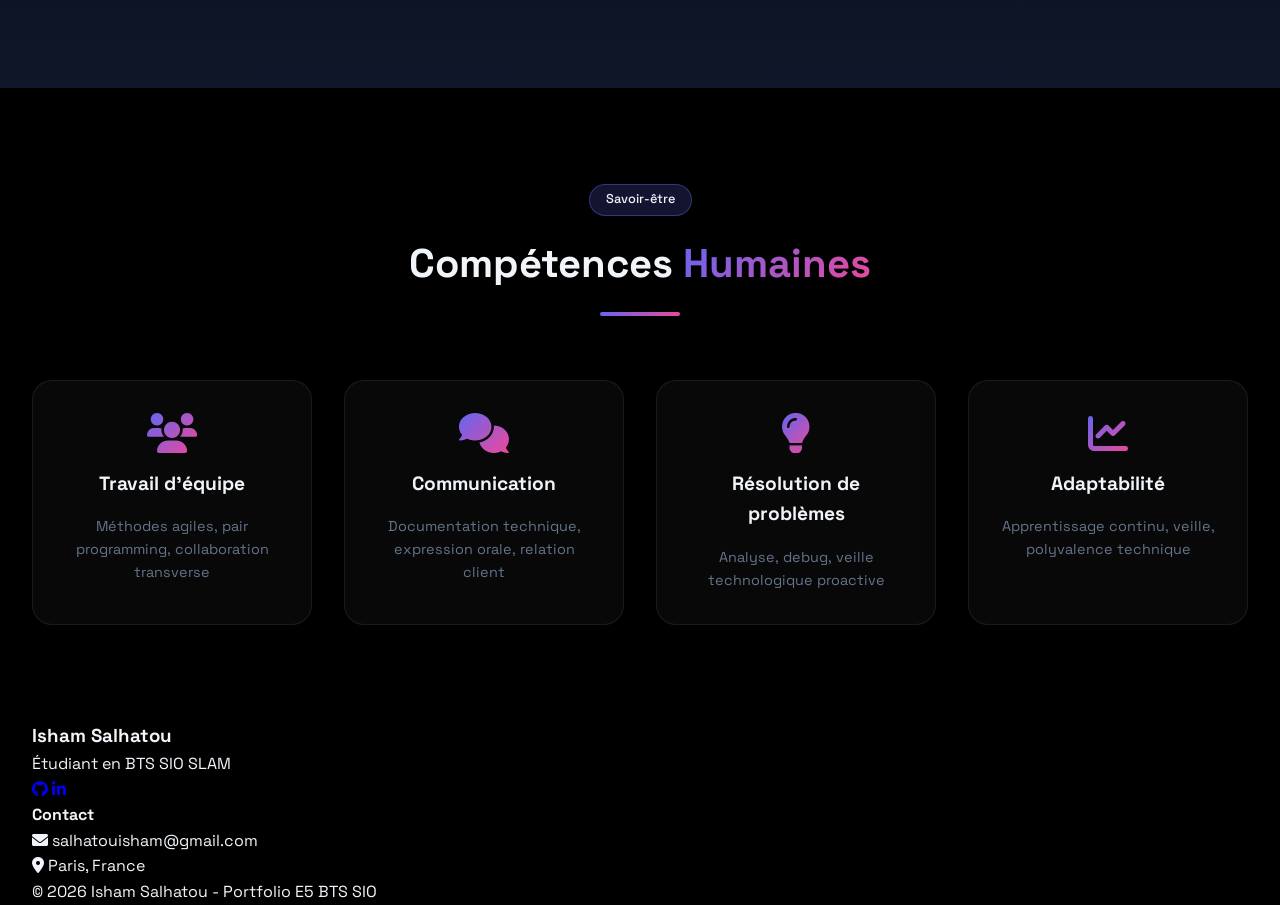
==== commit a915936f: "bilan+ Co-authored-by: Copilot <copilot@github.com>" ====
--- a/index.html
+++ b/index.html
@@ -146,15 +146,15 @@
                         <div class="category-icon"><i class="fas fa-cloud"></i></div>
                         <h3>DevOps & Outils</h3>
                         <div class="skills-list">
-                            <div class="skill-item" data-skill="85">
+                            <div class="skill-item" data-skill="100">
                                 <span>Docker</span>
                                 <div class="skill-bar"><div class="skill-progress"></div></div>
                             </div>
-                            <div class="skill-item" data-skill="90">
+                            <div class="skill-item" data-skill="100">
                                 <span>Git</span>
                                 <div class="skill-bar"><div class="skill-progress"></div></div>
                             </div>
-                            <div class="skill-item" data-skill="90">
+                            <div class="skill-item" data-skill="100">
                                 <span>Google Drive</span>
                                 <div class="skill-bar"><div class="skill-progress"></div></div>
                             </div>                            
--- a/css/style.css
+++ b/css/style.css
@@ -1168,8 +1168,8 @@
 }
 
 .articles-grid {
-    display: flex;
-    flex-direction: column;
+    display: grid;
+    grid-template-columns: repeat(auto-fit, minmax(300px, 1fr));
     gap: 2rem;
 }
 
@@ -1373,11 +1373,14 @@
 
 .step-content h3 {
     font-size: 1.2rem;
-    margin-bottom: 0.5rem;
+    margin-bottom: 1rem;
+    color: var(--primary-light);
 }
 
 .step-content p {
     color: var(--gray);
+    line-height: 1.8;
+    font-size: 0.95rem;
 }
 
 .acquired-skills {
@@ -1420,12 +1423,13 @@
 }
 
 .skill-acquired-card li {
-    margin-bottom: 0.5rem;
-    font-size: 0.85rem;
+    margin-bottom: 1rem;
+    font-size: 0.9rem;
     color: var(--gray);
     display: flex;
     align-items: center;
-    gap: 0.5rem;
+    gap: 0.75rem;
+    line-height: 1.6;
 }
 
 .skill-acquired-card li::before {
@@ -1448,8 +1452,24 @@
     background: var(--glass);
     border: 1px solid var(--glass-border);
     border-radius: 20px;
-    padding: 2rem;
-    transition: all 0.3s ease;
+    padding: 2.5rem;
+    transition: all 0.3s ease;
+}
+
+.like-card ul,
+.dislike-card ul {
+    list-style: none;
+}
+
+.like-card li,
+.dislike-card li {
+    margin-bottom: 1.2rem;
+    font-size: 0.95rem;
+    color: var(--gray);
+    line-height: 1.8;
+    display: flex;
+    align-items: flex-start;
+    gap: 0.75rem;
 }
 
 .like-card:hover,
@@ -1469,5 +1489,192 @@
 }
 
 .like-card .card-header i {
-    color: var(--primary-color);
-}
+    color: var(--success);
+}
+
+.dislike-card .card-header i {
+    color: var(--warning);
+}
+
+/* ============================================
+   DIFFERENT & CAREER SECTIONS
+============================================ */
+
+.different {
+    padding: 4rem 0;
+    background: linear-gradient(180deg, var(--darker), var(--gray-dark));
+}
+
+.different-card {
+    background: var(--glass);
+    border: 1px solid var(--glass-border);
+    border-radius: 30px;
+    padding: 3rem 2.5rem;
+    transition: all 0.3s ease;
+    max-width: 1000px;
+    margin: 0 auto;
+}
+
+.different-card:hover {
+    border-color: var(--primary);
+    box-shadow: 0 0 30px rgba(99, 102, 241, 0.2);
+}
+
+.different-card h2 {
+    font-size: 2rem;
+    margin-bottom: 2.5rem;
+    text-align: center;
+    background: var(--gradient-primary);
+    -webkit-background-clip: text;
+    -webkit-text-fill-color: transparent;
+    background-clip: text;
+}
+
+.different-content {
+    display: grid;
+    grid-template-columns: repeat(auto-fit, minmax(280px, 1fr));
+    gap: 2.5rem;
+}
+
+.different-item {
+    padding: 1.5rem;
+    border-left: 3px solid var(--primary);
+    transition: all 0.3s ease;
+}
+
+.different-item:hover {
+    padding-left: 2rem;
+    border-left-color: var(--primary-light);
+}
+
+.different-item h3 {
+    font-size: 1.1rem;
+    margin-bottom: 1rem;
+    color: var(--primary-light);
+}
+
+.different-item p {
+    color: var(--gray);
+    line-height: 1.8;
+    font-size: 0.95rem;
+}
+
+.career-project {
+    padding: 4rem 0;
+}
+
+.career-card {
+    background: var(--glass);
+    border: 1px solid var(--glass-border);
+    border-radius: 30px;
+    padding: 3rem 2.5rem;
+    transition: all 0.3s ease;
+    max-width: 1000px;
+    margin: 0 auto;
+}
+
+.career-card:hover {
+    border-color: var(--secondary);
+    box-shadow: 0 0 30px rgba(236, 72, 153, 0.2);
+}
+
+.career-card h2 {
+    font-size: 2rem;
+    margin-bottom: 2.5rem;
+    text-align: center;
+    background: var(--gradient-primary);
+    -webkit-background-clip: text;
+    -webkit-text-fill-color: transparent;
+    background-clip: text;
+}
+
+.career-content {
+    display: grid;
+    grid-template-columns: repeat(auto-fit, minmax(280px, 1fr));
+    gap: 2.5rem;
+}
+
+.career-short,
+.career-mid,
+.career-long {
+    padding: 2rem;
+    background: rgba(99, 102, 241, 0.05);
+    border: 1px solid rgba(99, 102, 241, 0.2);
+    border-radius: 15px;
+    transition: all 0.3s ease;
+}
+
+.career-short:hover,
+.career-mid:hover,
+.career-long:hover {
+    background: rgba(99, 102, 241, 0.1);
+    border-color: var(--primary);
+    transform: translateY(-3px);
+}
+
+.career-short h3,
+.career-mid h3,
+.career-long h3 {
+    font-size: 1.2rem;
+    margin-bottom: 1.2rem;
+    color: var(--primary-light);
+}
+
+.career-short p,
+.career-mid p,
+.career-long p {
+    color: var(--gray);
+    line-height: 1.8;
+    font-size: 0.95rem;
+}
+
+/* ============================================
+   CONCLUSION SECTION
+============================================ */
+
+.conclusion {
+    padding: 5rem 0;
+    background: linear-gradient(135deg, rgba(99, 102, 241, 0.1), rgba(236, 72, 153, 0.1));
+    border-top: 1px solid var(--glass-border);
+    border-bottom: 1px solid var(--glass-border);
+}
+
+.conclusion-quote {
+    background: var(--glass);
+    border: 2px solid var(--glass-border);
+    border-radius: 30px;
+    padding: 3rem 2rem;
+    text-align: center;
+    max-width: 800px;
+    margin: 0 auto;
+    transition: all 0.3s ease;
+}
+
+.conclusion-quote:hover {
+    border-color: var(--primary);
+    box-shadow: 0 0 30px rgba(99, 102, 241, 0.3);
+}
+
+.conclusion-quote i {
+    font-size: 2rem;
+    color: var(--primary);
+    opacity: 0.7;
+    margin: 0 0.5rem;
+}
+
+.conclusion-quote p {
+    font-size: 1.1rem;
+    line-height: 2;
+    color: var(--light);
+    margin: 2rem 0;
+    font-style: italic;
+    letter-spacing: 0.5px;
+}
+
+.conclusion-quote span {
+    display: block;
+    margin-top: 2rem;
+    font-size: 0.95rem;
+    color: var(--primary-light);
+    font-weight: 500;
+}
